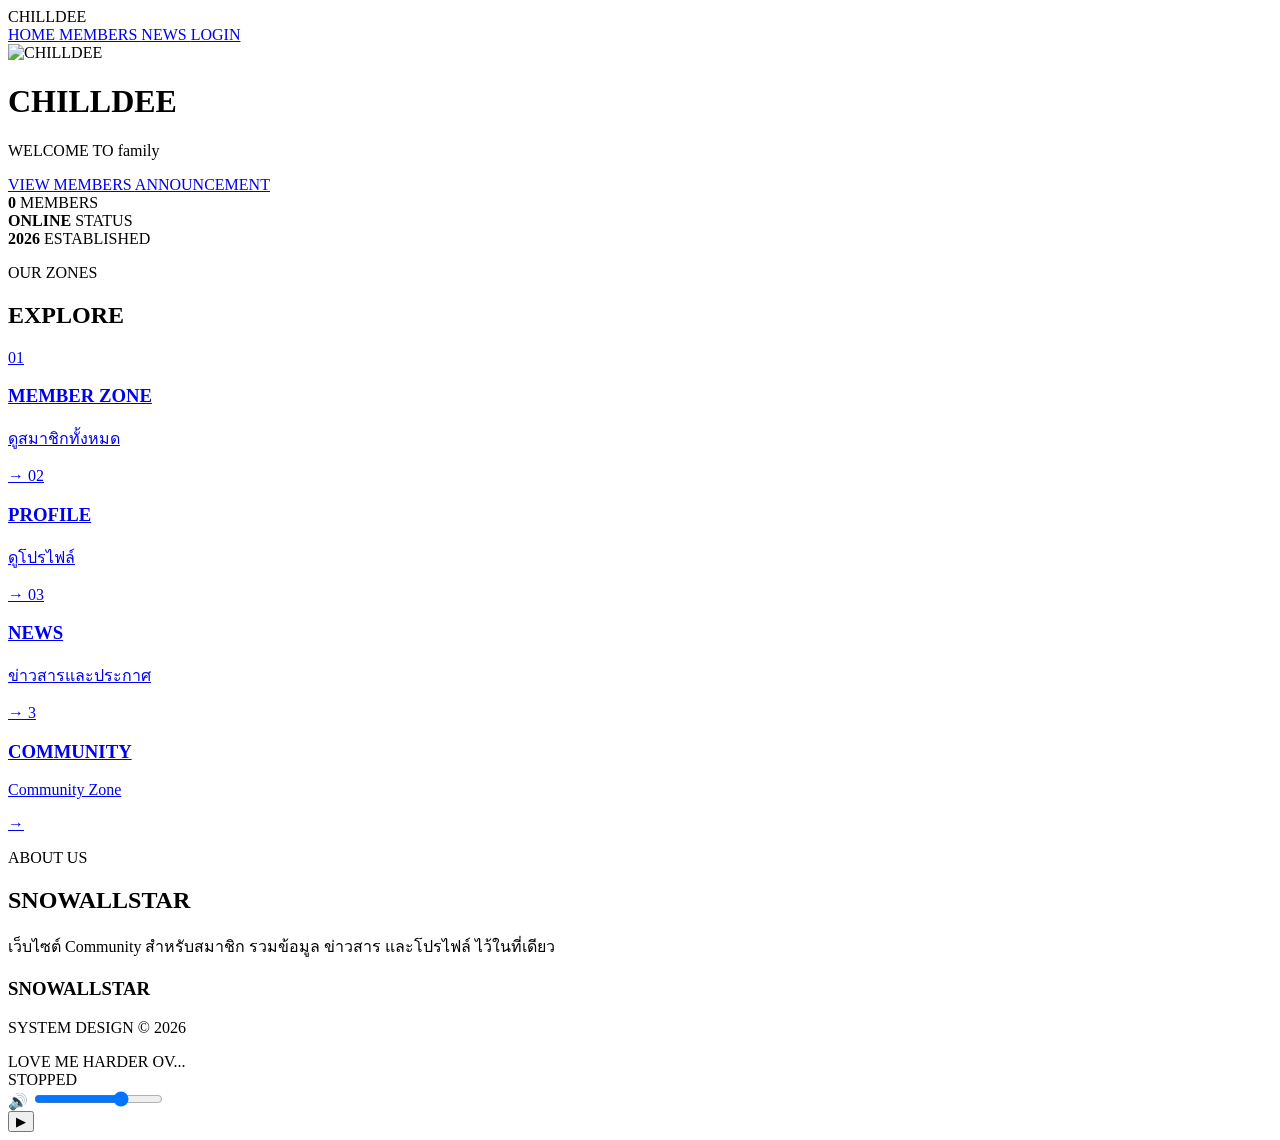
==== index.html @ 2e723eb0 "Add files via upload" ====
<!DOCTYPE html>
<html lang="th">

<head>

<meta charset="UTF-8">

<meta name="MEMBER"
content="width=device-width, initial-scale=1.0">

<title>CHILLDEE</title>

<link rel="stylesheet" href="style.css">

</head>

<body>


<!-- BACKGROUND -->

<div class="background"></div>

<div class="particles"></div>


<!-- NAVBAR -->

<nav>

    <div class="nav-logo">
        CHILLDEE
    </div>

    <div class="nav-links">

        <a href="index.html">
            HOME
        </a>

        <a href="pages/member.html">
            MEMBERS
        </a>

        <a href="pages/announcement.html">
            NEWS
        </a>

        <a href="pages/login.html">
            LOGIN
        </a>

    </div>

</nav>


<!-- HERO -->

<header class="hero">

    <div class="hero-logo">

        <img
        src="C:\Users\lom\Downloads\logov2_.png"
        alt="CHILLDEE">

    </div>

    <h1>
        CHILLDEE
    </h1>

    <p>
        WELCOME TO family
    </p>

    <div class="hero-buttons">

        <a
        href="pages/member.html"
        class="btn primary">

            VIEW MEMBERS

        </a>

        <a
        href="pages/announcement.html"
        class="btn">

            ANNOUNCEMENT

        </a>

    </div>

</header>


<!-- STATS -->

<section class="stats">

    <div class="stat">

        <strong id="memberCount">
            0
        </strong>

        <span>
            MEMBERS
        </span>

    </div>


    <div class="stat">

        <strong>
            ONLINE
        </strong>

        <span>
            STATUS
        </span>

    </div>


    <div class="stat">

        <strong>
            2026
        </strong>

        <span>
            ESTABLISHED
        </span>

    </div>

</section>


<!-- ZONES -->

<section class="container">

    <div class="section-title">

        <p>
            OUR ZONES
        </p>

        <h2>
            EXPLORE
        </h2>

    </div>


    <div class="zones">


        <a
        href="pages/member.html"
        class="zone-card">

            <span class="number">
                01
            </span>

            <div>

                <h3>
                    MEMBER ZONE
                </h3>

                <p>
                    ดูสมาชิกทั้งหมด
                </p>

            </div>

            <span class="arrow">
                →
            </span>

        </a>


        <a
        href="pages/profile.html"
        class="zone-card">

            <span class="number">
                02
            </span>

            <div>

                <h3>
                    PROFILE
                </h3>

                <p>
                    ดูโปรไฟล์
                </p>

            </div>

            <span class="arrow">
                →
            </span>

        </a>


        <a
        href="pages/announcement.html"
        class="zone-card">

            <span class="number">
                03
            </span>

            <div>

                <h3>
                    NEWS
                </h3>

                <p>
                    ข่าวสารและประกาศ
                </p>

            </div>

            <span class="arrow">
                →
            </span>

        </a>


        <a
        href="#"
        class="zone-card">

            <span class="number">
                3
            </span>

            <div>

                <h3>
                    COMMUNITY
                </h3>

                <p>
                    Community Zone
                </p>

            </div>

            <span class="arrow">
                →
            </span>

        </a>


    </div>

</section>


<!-- ABOUT -->

<section class="about container">

    <div>

        <p class="mini-title">
            ABOUT US
        </p>

        <h2>
            SNOWALLSTAR
        </h2>

        <p class="description">

            เว็บไซต์ Community สำหรับสมาชิก
            รวมข้อมูล ข่าวสาร และโปรไฟล์
            ไว้ในที่เดียว

        </p>

    </div>

</section>


<!-- FOOTER -->

<footer>

    <h3>
        SNOWALLSTAR
    </h3>

    <p>
        SYSTEM DESIGN © 2026
    </p>

</footer>


<script src="script.js"></script>
<!-- MUSIC PLAYER -->
<div class="music-player">

    <div class="music-disc">
        <div class="disc-dot"></div>
    </div>

    <div class="music-details">
        <div class="music-title">LOVE ME HARDER OV...</div>
        <div class="music-status">
            <span id="musicStatusDot"></span>
            <span id="musicStatus">STOPPED</span>
        </div>
    </div>

    <div class="volume-box">
        <span>🔊</span>
        <input
            type="range"
            id="volumeControl"
            min="0"
            max="1"
            step="0.01"
            value="0.7"
        >
    </div>

    <button id="musicPlay">▶</button>

    <audio id="bgMusic" loop>
        <source src="C:\Users\lom\Desktop\Chilldee\music\Ariana Grande - bye [Altare Remix] - Altare (youtube).mp3" type="audio/mpeg">
    </audio>

</div>
</body>

</html>
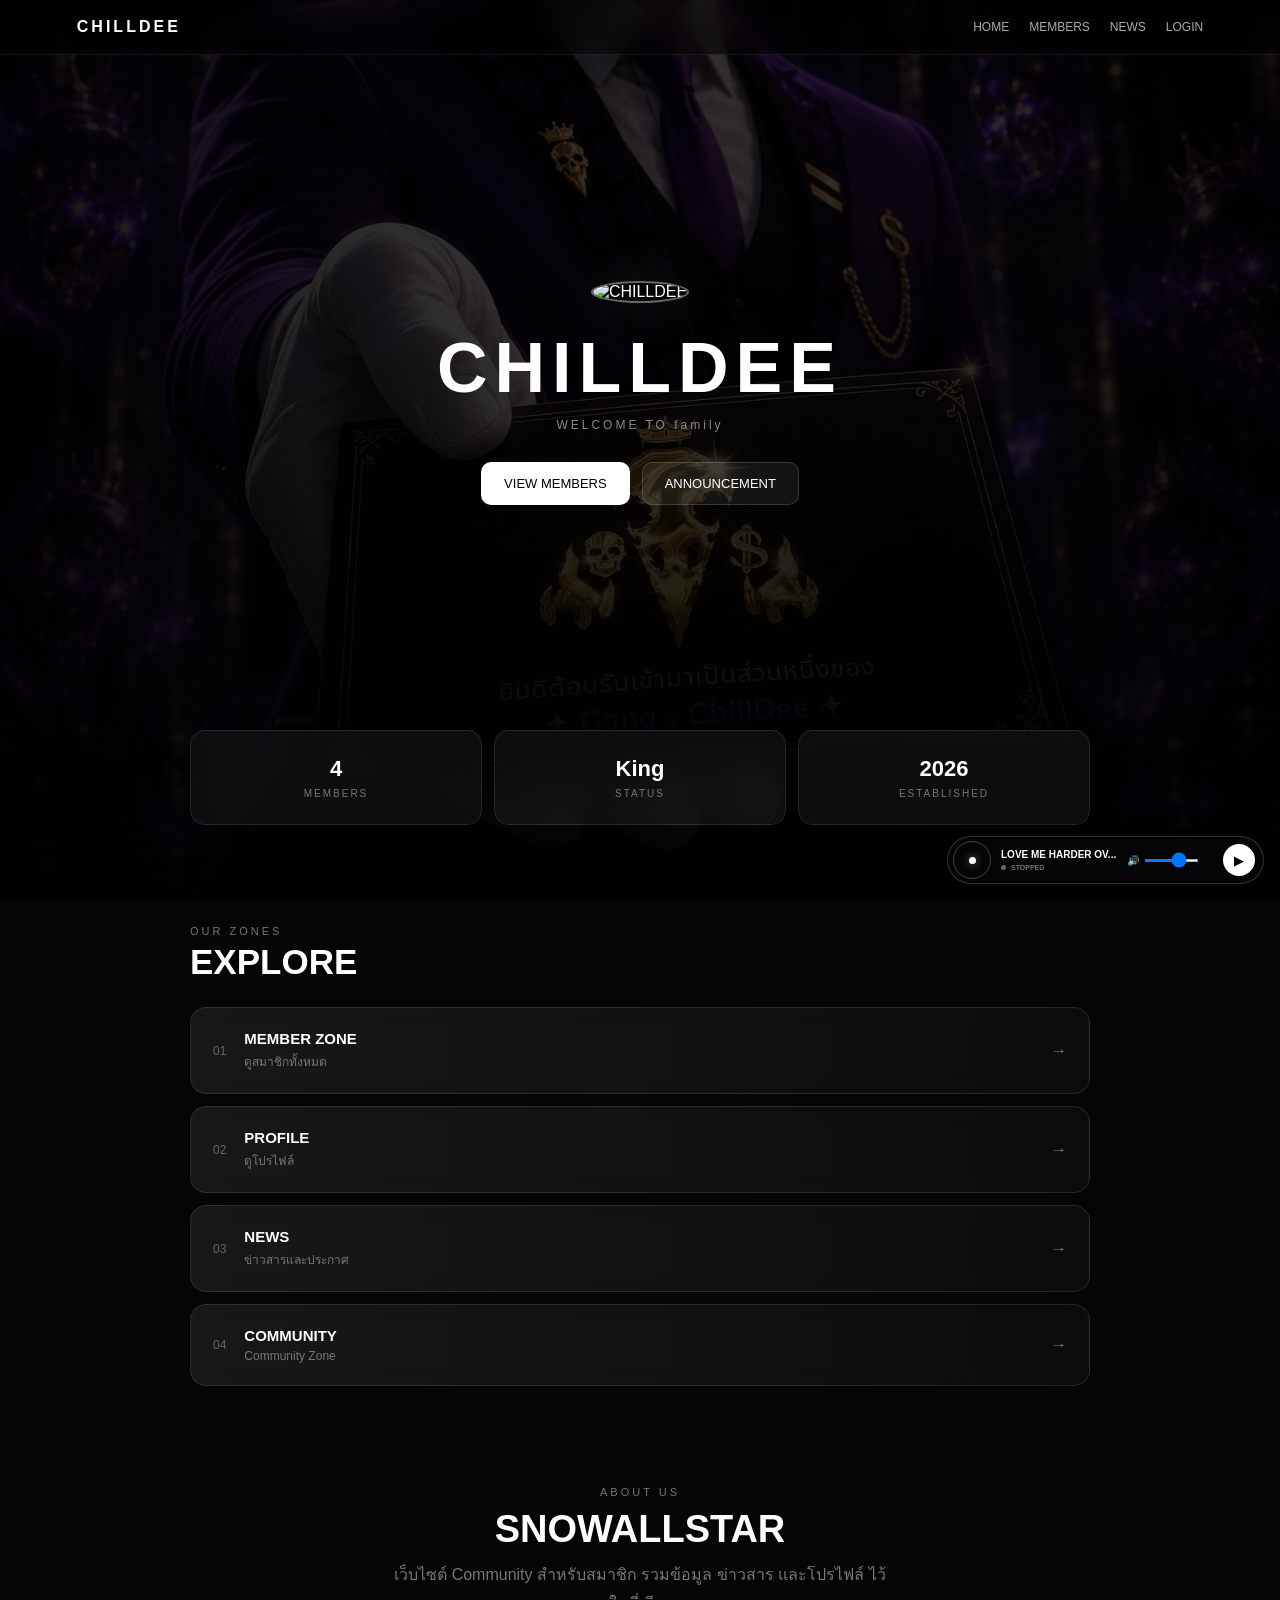
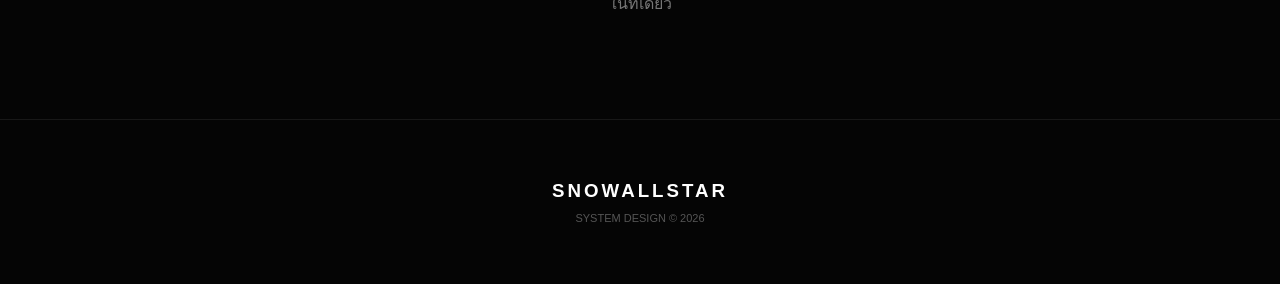
==== commit 16aefb1d: "Add files via upload" ====
--- a/index.html
+++ b/index.html
@@ -62,7 +62,7 @@
     <div class="hero-logo">
 
         <img
-        src="C:\Users\lom\Downloads\logov2_.png"
+        src="C:\Users\lom\Desktop\Chilldee\images\logov2_.png"
         alt="CHILLDEE">
 
     </div>
@@ -118,7 +118,7 @@
     <div class="stat">
 
         <strong>
-            ONLINE
+            King
         </strong>
 
         <span>
@@ -249,7 +249,7 @@
         class="zone-card">
 
             <span class="number">
-                3
+                04
             </span>
 
             <div>
--- a/style.css
+++ b/style.css
@@ -0,0 +1,1255 @@
+* {
+    margin: 0;
+    padding: 0;
+    box-sizing: border-box;
+}
+
+
+html {
+    scroll-behavior: smooth;
+}
+
+
+body {
+
+    min-height: 100vh;
+
+    color: white;
+
+    font-family:
+        Arial,
+        "Noto Sans Thai",
+        sans-serif;
+
+    background: #050505;
+
+    overflow-x: hidden;
+
+}
+
+
+/* BACKGROUND */
+
+.background {
+
+    position: fixed;
+
+    inset: 0;
+
+    z-index: -3;
+
+    background:
+        linear-gradient(
+            rgba(0,0,0,.65),
+            rgba(0,0,0,.95)
+        ),
+        url("images/bg.jpg");
+
+    background-size: cover;
+
+    background-position: center;
+
+}
+
+
+.background::after {
+
+    content: "";
+
+    position: absolute;
+
+    inset: 0;
+
+    background:
+        radial-gradient(
+            circle at center,
+            transparent,
+            rgba(0,0,0,.8)
+        );
+
+}
+
+
+/* NAVBAR */
+
+nav {
+
+    position: sticky;
+
+    top: 0;
+
+    z-index: 100;
+
+    display: flex;
+
+    align-items: center;
+
+    justify-content: space-between;
+
+    padding: 18px 6%;
+
+    background:
+        rgba(0,0,0,.45);
+
+    backdrop-filter:
+        blur(15px);
+
+    border-bottom:
+        1px solid rgba(255,255,255,.08);
+
+}
+
+
+.nav-logo {
+
+    font-weight: bold;
+
+    letter-spacing: 3px;
+
+}
+
+
+.nav-links {
+
+    display: flex;
+
+    gap: 20px;
+
+}
+
+
+.nav-links a {
+
+    color: #aaa;
+
+    text-decoration: none;
+
+    font-size: 12px;
+
+    transition: .2s;
+
+}
+
+
+.nav-links a:hover {
+
+    color: white;
+
+}
+
+
+/* HERO */
+
+.hero {
+
+    min-height: 75vh;
+
+    display: flex;
+
+    flex-direction: column;
+
+    justify-content: center;
+
+    align-items: center;
+
+    text-align: center;
+
+    padding: 50px 20px;
+
+}
+
+
+.hero-logo img {
+
+    width: 120px;
+
+    height: 120px;
+
+    object-fit: cover;
+
+    border-radius: 50%;
+
+    border:
+        2px solid rgba(255,255,255,.4);
+
+    box-shadow:
+        0 0 50px rgba(255,255,255,.12);
+
+    animation:
+        float 4s ease-in-out infinite;
+
+}
+
+
+.hero h1 {
+
+    margin-top: 25px;
+
+    font-size:
+        clamp(35px, 8vw, 70px);
+
+    letter-spacing: 7px;
+
+}
+
+
+.hero p {
+
+    margin-top: 10px;
+
+    color: #888;
+
+    letter-spacing: 3px;
+
+    font-size: 12px;
+
+}
+
+
+.hero-buttons {
+
+    display: flex;
+
+    gap: 12px;
+
+    margin-top: 30px;
+
+}
+
+
+.btn {
+
+    padding: 13px 22px;
+
+    border-radius: 10px;
+
+    border:
+        1px solid rgba(255,255,255,.15);
+
+    background:
+        rgba(255,255,255,.07);
+
+    color: white;
+
+    text-decoration: none;
+
+    font-size: 13px;
+
+    transition: .25s;
+
+}
+
+
+.btn:hover {
+
+    transform:
+        translateY(-3px);
+
+    background:
+        rgba(255,255,255,.15);
+
+}
+
+
+.btn.primary {
+
+    background: white;
+
+    color: black;
+
+}
+
+
+/* STATS */
+
+.stats {
+
+    width: 90%;
+
+    max-width: 900px;
+
+    margin: auto;
+
+    display: grid;
+
+    grid-template-columns:
+        repeat(3,1fr);
+
+    gap: 12px;
+
+}
+
+
+.stat {
+
+    padding: 25px 10px;
+
+    text-align: center;
+
+    border:
+        1px solid rgba(255,255,255,.1);
+
+    background:
+        rgba(255,255,255,.05);
+
+    backdrop-filter:
+        blur(15px);
+
+    border-radius: 15px;
+
+}
+
+
+.stat strong {
+
+    display: block;
+
+    font-size: 22px;
+
+}
+
+
+.stat span {
+
+    display: block;
+
+    margin-top: 6px;
+
+    color: #777;
+
+    font-size: 10px;
+
+    letter-spacing: 2px;
+
+}
+
+
+/* CONTAINER */
+
+.container {
+
+    width: 90%;
+
+    max-width: 900px;
+
+    margin: 100px auto;
+
+}
+
+
+.section-title {
+
+    margin-bottom: 25px;
+
+}
+
+
+.section-title p,
+.mini-title {
+
+    color: #777;
+
+    font-size: 11px;
+
+    letter-spacing: 3px;
+
+}
+
+
+.section-title h2 {
+
+    font-size: 35px;
+
+    margin-top: 5px;
+
+}
+
+
+/* ZONES */
+
+.zones {
+
+    display: grid;
+
+    gap: 12px;
+
+}
+
+
+.zone-card {
+
+    display: flex;
+
+    align-items: center;
+
+    gap: 18px;
+
+    padding: 22px;
+
+    color: white;
+
+    text-decoration: none;
+
+    border-radius: 16px;
+
+    border:
+        1px solid rgba(255,255,255,.1);
+
+    background:
+        linear-gradient(
+            90deg,
+            rgba(255,255,255,.08),
+            rgba(255,255,255,.03)
+        );
+
+    backdrop-filter:
+        blur(12px);
+
+    transition: .3s;
+
+}
+
+
+.zone-card:hover {
+
+    transform:
+        translateX(7px);
+
+    background:
+        rgba(255,255,255,.12);
+
+}
+
+
+.zone-card .number {
+
+    color: #666;
+
+    font-size: 12px;
+
+}
+
+
+.zone-card h3 {
+
+    font-size: 15px;
+
+}
+
+
+.zone-card p {
+
+    margin-top: 5px;
+
+    color: #777;
+
+    font-size: 12px;
+
+}
+
+
+.arrow {
+
+    margin-left: auto;
+
+    color: #777;
+
+}
+
+
+/* ABOUT */
+
+.about {
+
+    text-align: center;
+
+}
+
+
+.about h2 {
+
+    font-size: 38px;
+
+    margin: 10px 0;
+
+}
+
+
+.description {
+
+    max-width: 500px;
+
+    margin: auto;
+
+    color: #777;
+
+    line-height: 1.8;
+
+}
+
+
+/* FOOTER */
+
+footer {
+
+    text-align: center;
+
+    padding: 60px 20px;
+
+    border-top:
+        1px solid rgba(255,255,255,.08);
+
+}
+
+
+footer h3 {
+
+    letter-spacing: 3px;
+
+}
+
+
+footer p {
+
+    margin-top: 10px;
+
+    color: #555;
+
+    font-size: 11px;
+
+}
+
+
+/* ANIMATION */
+
+@keyframes float {
+
+    0%,100% {
+        transform: translateY(0);
+    }
+
+    50% {
+        transform: translateY(-10px);
+    }
+
+}
+
+
+/* MOBILE */
+
+@media(max-width:600px) {
+
+    nav {
+
+        padding: 16px;
+
+    }
+
+    .nav-links {
+
+        gap: 10px;
+
+    }
+
+    .nav-links a {
+
+        font-size: 10px;
+
+    }
+
+    .hero {
+
+        min-height: 70vh;
+
+    }
+
+    .hero h1 {
+
+        letter-spacing: 4px;
+
+    }
+
+    .hero-buttons {
+
+        flex-direction: column;
+
+        width: 100%;
+
+        max-width: 300px;
+
+    }
+
+    .btn {
+
+        text-align: center;
+
+    }
+
+    .stats {
+
+        grid-template-columns:
+            1fr 1fr 1fr;
+
+    }
+
+}
+.member-image {
+
+    width: 60px;
+
+    height: 60px;
+
+    object-fit: cover;
+
+    border-radius: 50%;
+
+    border:
+        1px solid rgba(255,255,255,.2);
+
+}
+.profile-box {
+
+    max-width: 600px;
+
+    margin: auto;
+
+    padding: 40px 20px;
+
+    text-align: center;
+
+    border-radius: 20px;
+
+    background:
+        rgba(255,255,255,.06);
+
+    border:
+        1px solid rgba(255,255,255,.1);
+
+    backdrop-filter:
+        blur(15px);
+
+}
+
+
+.big-avatar {
+
+    width: 130px;
+
+    height: 130px;
+
+    object-fit: cover;
+
+    border-radius: 50%;
+
+    border:
+        2px solid rgba(255,255,255,.3);
+
+}
+
+
+.profile-box h1 {
+
+    margin-top: 20px;
+
+}
+
+
+.role {
+
+    color: #777;
+
+    margin-top: 5px;
+
+}
+
+
+.online {
+
+    margin-top: 10px;
+
+    font-size: 12px;
+
+}
+
+
+.profile-info {
+
+    display: grid;
+
+    grid-template-columns:
+        repeat(3,1fr);
+
+    gap: 10px;
+
+    margin-top: 30px;
+
+}
+
+
+.profile-info div {
+
+    padding: 15px;
+
+    border-radius: 12px;
+
+    background:
+        rgba(255,255,255,.05);
+
+}
+
+
+.profile-info span {
+
+    display: block;
+
+    color: #666;
+
+    font-size: 9px;
+
+}
+
+
+.profile-info strong {
+
+    display: block;
+
+    margin-top: 5px;
+
+    font-size: 11px;
+
+}
+.announcement {
+
+    padding: 25px;
+
+    margin-bottom: 12px;
+
+    border-radius: 16px;
+
+    background:
+        rgba(255,255,255,.06);
+
+    border:
+        1px solid rgba(255,255,255,.1);
+
+}
+
+
+.announcement span {
+
+    color: #666;
+
+    font-size: 10px;
+
+    letter-spacing: 2px;
+
+}
+
+
+.announcement h3 {
+
+    margin-top: 10px;
+
+}
+
+
+.announcement p {
+
+    margin-top: 8px;
+
+    color: #777;
+
+    font-size: 13px;
+
+}
+/* =========================
+   MUSIC PLAYER
+========================= */
+
+.music-player {
+    position: fixed;
+    right: 16px;
+    bottom: 16px;
+
+    width: 317px;
+    height: 48px;
+
+    display: flex;
+    align-items: center;
+
+    padding: 5px 8px 5px 5px;
+
+    background: rgba(5, 5, 8, 0.92);
+    border: 1px solid rgba(255,255,255,0.18);
+    border-radius: 28px;
+
+    box-shadow:
+        0 10px 35px rgba(0,0,0,0.45),
+        inset 0 0 20px rgba(255,255,255,0.02);
+
+    backdrop-filter: blur(18px);
+    -webkit-backdrop-filter: blur(18px);
+
+    z-index: 9999;
+}
+
+/* วงกลมซ้าย */
+
+.music-disc {
+    width: 38px;
+    height: 38px;
+
+    flex-shrink: 0;
+
+    border-radius: 50%;
+
+    border: 1px solid rgba(255,255,255,0.25);
+
+    display: flex;
+    align-items: center;
+    justify-content: center;
+
+    position: relative;
+}
+
+.disc-dot {
+    width: 7px;
+    height: 7px;
+
+    border-radius: 50%;
+
+    background: white;
+
+    box-shadow: 0 0 10px rgba(255,255,255,.5);
+}
+
+/* ข้อมูลเพลง */
+
+.music-details {
+    width: 126px;
+    margin-left: 10px;
+
+    overflow: hidden;
+}
+
+.music-title {
+    color: white;
+
+    font-size: 10px;
+    font-weight: 700;
+
+    white-space: nowrap;
+    overflow: hidden;
+    text-overflow: ellipsis;
+}
+
+.music-status {
+    display: flex;
+    align-items: center;
+    gap: 5px;
+
+    margin-top: 4px;
+
+    color: #777;
+
+    font-size: 7px;
+    font-weight: 600;
+}
+
+#musicStatusDot {
+    width: 5px;
+    height: 5px;
+
+    border-radius: 50%;
+
+    background: #666;
+}
+
+#musicStatusDot.playing {
+    background: #fff;
+    box-shadow: 0 0 8px rgba(255,255,255,.8);
+}
+
+/* เสียง */
+
+.volume-box {
+    width: 72px;
+
+    display: flex;
+    align-items: center;
+    gap: 5px;
+
+    color: #777;
+
+    font-size: 10px;
+}
+
+.volume-box input {
+    width: 55px;
+    height: 3px;
+
+    cursor: pointer;
+}
+
+/* ปุ่ม Play */
+
+#musicPlay {
+    width: 32px;
+    height: 32px;
+
+    margin-left: auto;
+
+    border: none;
+    border-radius: 50%;
+
+    background: white;
+    color: black;
+
+    font-size: 13px;
+
+    display: flex;
+    align-items: center;
+    justify-content: center;
+
+    cursor: pointer;
+
+    transition: .2s;
+}
+
+#musicPlay:hover {
+    transform: scale(1.06);
+}
+
+#musicPlay:active {
+    transform: scale(.94);
+}
+
+/* ตอนเพลงกำลังเล่น */
+
+.music-player.playing .music-disc {
+    animation: musicRotate 4s linear infinite;
+}
+
+@keyframes musicRotate {
+    from {
+        transform: rotate(0deg);
+    }
+
+    to {
+        transform: rotate(360deg);
+    }
+}
+
+/* มือถือ */
+
+@media (max-width: 600px) {
+
+    .music-player {
+        right: 10px;
+        bottom: 10px;
+
+        width: calc(100% - 20px);
+        max-width: 317px;
+    }
+
+    .music-details {
+        width: 105px;
+    }
+
+    .volume-box {
+        width: 60px;
+    }
+}
+.role-section {
+    margin-bottom: 50px;
+}
+
+.role-header {
+    display: flex;
+    justify-content: space-between;
+    align-items: center;
+
+    padding-bottom: 12px;
+    margin-bottom: 20px;
+
+    border-bottom: 1px solid rgba(255,255,255,.12);
+}
+
+.role-header span {
+    font-size: 14px;
+    font-weight: 600;
+    letter-spacing: 3px;
+}
+
+.role-header small {
+    color: #666;
+    font-size: 9px;
+    letter-spacing: 1px;
+}
+
+.member-grid {
+    display: grid;
+    grid-template-columns: repeat(3, 1fr);
+    gap: 15px;
+}
+
+.member-card {
+    display: flex;
+    align-items: center;
+    gap: 15px;
+
+    padding: 15px;
+
+    background: rgba(255,255,255,.03);
+    border: 1px solid rgba(255,255,255,.08);
+
+    transition: .3s;
+}
+
+.member-card:hover {
+    transform: translateY(-3px);
+    border-color: rgba(255,255,255,.2);
+}
+
+.member-image {
+    width: 55px;
+    height: 55px;
+
+    object-fit: cover;
+    border-radius: 50%;
+}
+
+.member-info h3 {
+    font-size: 13px;
+    font-weight: 500;
+}
+
+.member-info p {
+    margin-top: 5px;
+    color: #777;
+    font-size: 9px;
+}
+
+@media (max-width: 700px) {
+
+    .member-grid {
+        grid-template-columns: 1fr;
+    }
+}
+
+.role-section {
+    margin-bottom: 60px;
+}
+
+.role-title {
+    margin-bottom: 20px;
+    padding-bottom: 15px;
+
+    border-bottom: 1px solid rgba(255,255,255,.1);
+}
+
+.role-title h2 {
+    font-size: 18px;
+    letter-spacing: 3px;
+    font-weight: 600;
+}
+
+.role-title p {
+    margin-top: 7px;
+
+    color: #777;
+    font-size: 11px;
+}
+
+.member-grid {
+    display: grid;
+
+    grid-template-columns:
+        repeat(3, 1fr);
+
+    gap: 15px;
+}
+
+.member-card {
+    display: flex;
+    align-items: center;
+
+    gap: 14px;
+
+    padding: 15px;
+
+    background: rgba(255,255,255,.03);
+
+    border: 1px solid
+        rgba(255,255,255,.08);
+
+    border-radius: 12px;
+
+    transition: .3s;
+}
+
+.member-card:hover {
+    transform: translateY(-3px);
+
+    border-color:
+        rgba(255,255,255,.2);
+}
+
+.member-image {
+    width: 55px;
+    height: 55px;
+
+    object-fit: cover;
+
+    border-radius: 50%;
+}
+
+.member-info h3 {
+    font-size: 13px;
+    font-weight: 500;
+}
+
+.member-role {
+    display: inline-block;
+
+    margin-top: 5px;
+
+    font-size: 8px;
+    letter-spacing: 1px;
+
+    color: #aaa;
+}
+
+.member-info p {
+    margin-top: 4px;
+
+    font-size: 9px;
+    color: #555;
+}
+
+@media (max-width: 700px) {
+
+    .member-grid {
+        grid-template-columns: 1fr;
+    }
+}
+
+.role-title {
+    margin-bottom: 22px;
+    padding: 18px 20px;
+
+    border: 1px solid rgba(255,255,255,.08);
+    border-radius: 12px;
+
+    background: rgba(255,255,255,.025);
+}
+
+.role-name {
+    display: flex;
+    align-items: center;
+    gap: 10px;
+}
+
+.role-name h2 {
+    font-size: 16px;
+    letter-spacing: 3px;
+    font-weight: 600;
+}
+
+.role-icon {
+    font-size: 20px;
+}
+
+.role-title p {
+    margin-top: 7px;
+    color: #777;
+    font-size: 10px;
+}
+
+/* FOUNDER */
+
+.role-title.founder {
+    border-color: rgba(255,215,100,.25);
+}
+
+.role-title.founder .role-icon,
+.role-title.founder h2 {
+    color: #e8d08a;
+}
+
+/* MANAGEMENT */
+
+.role-title.management {
+    border-color: rgba(200,200,255,.2);
+}
+
+.role-title.management .role-icon,
+.role-title.management h2 {
+    color: #c9c9e8;
+}
+
+/* STAFF */
+
+.role-title.staff {
+    border-color: rgba(180,200,220,.18);
+}
+
+.role-title.staff .role-icon,
+.role-title.staff h2 {
+    color: #aebdcc;
+}
+
+/* MEMBER */
+
+.role-title.member {
+    border-color: rgba(255,255,255,.08);
+}
+
+.role-title.member .role-icon,
+.role-title.member h2 {
+    color: #aaa;
+}
+.announcement {
+
+    padding: 25px;
+
+    margin-bottom: 12px;
+
+    border-radius: 16px;
+
+    background:
+        rgba(255,255,255,.06);
+
+    border:
+        1px solid rgba(255,255,255,.1);
+
+}
+
+
+.announcement span {
+
+    color: #666;
+
+    font-size: 10px;
+
+    letter-spacing: 2px;
+
+}
+
+
+.announcement h3 {
+
+    margin-top: 10px;
+
+}
+
+
+.announcement p {
+
+    margin-top: 8px;
+
+    color: #777;
+
+    font-size: 13px;
+
+}
